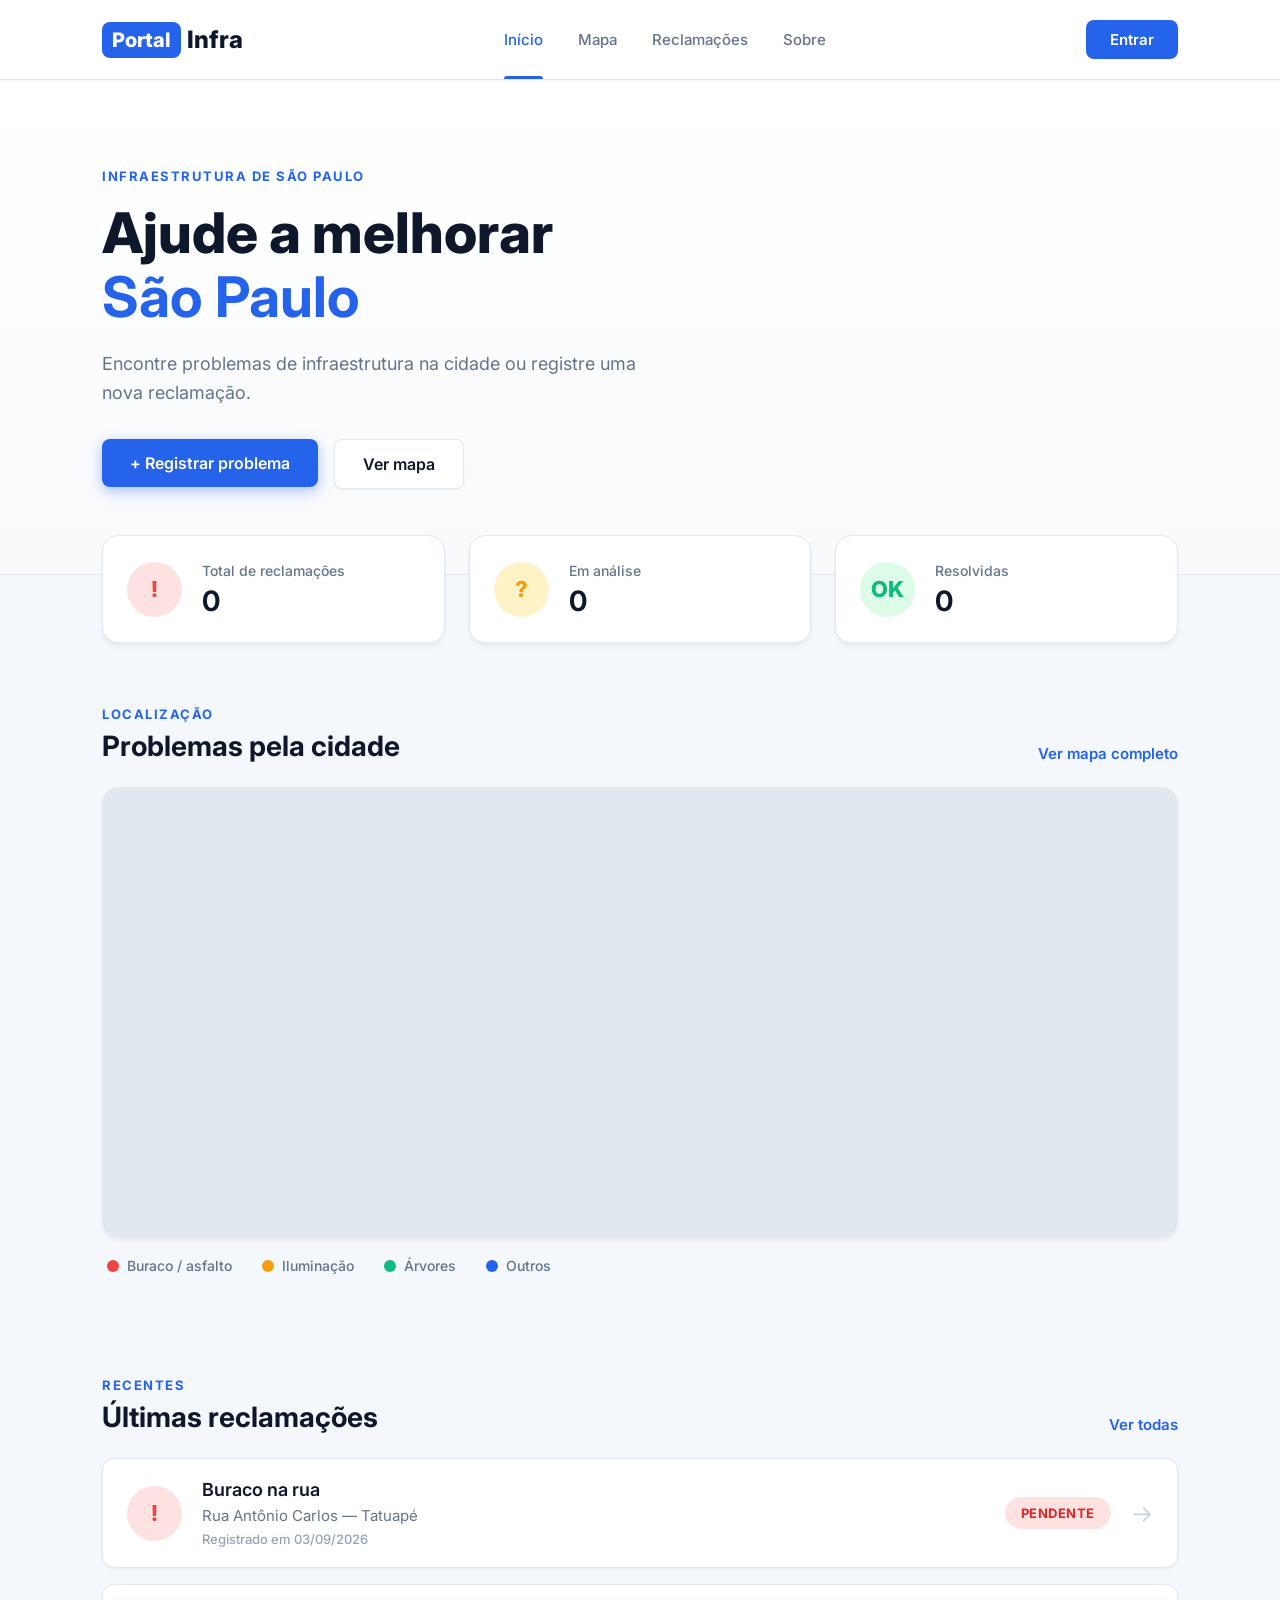
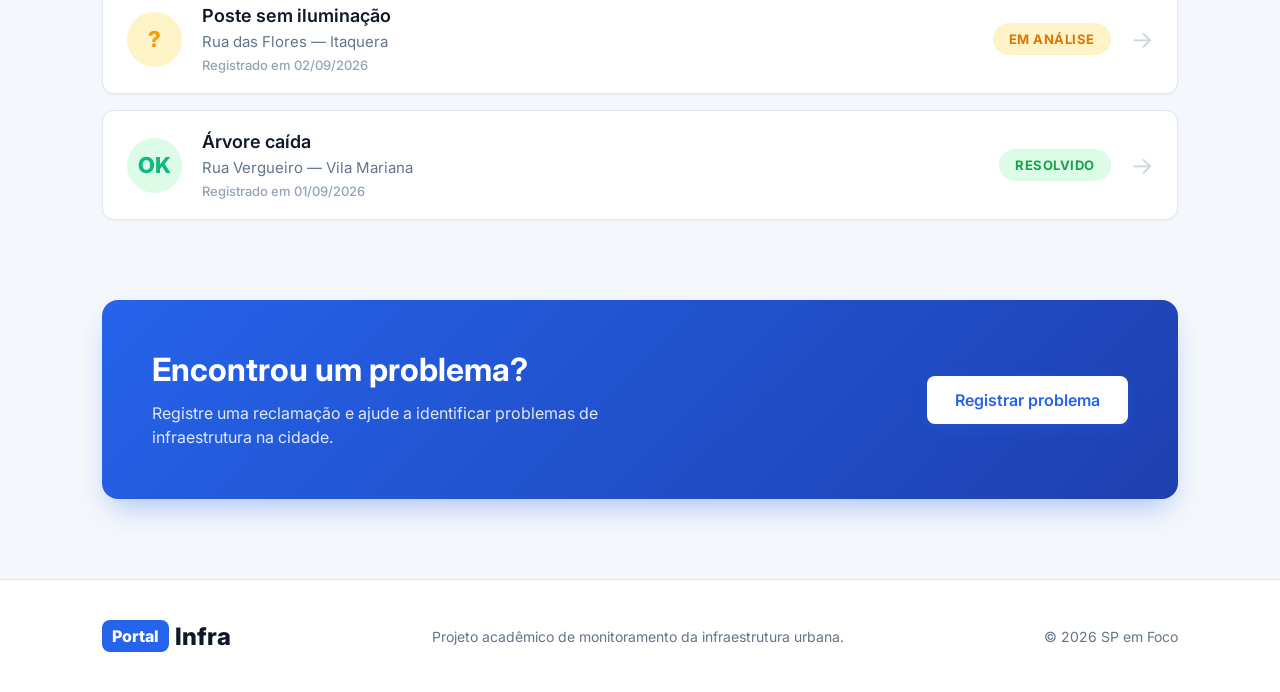
==== index.html @ 1dd77131 "teste contagens" ====
<!doctype html>
<html lang="pt-br">
  <head>
    <meta charset="UTF-8" />
    <meta name="viewport" content="width=device-width, initial-scale=1.0" />
    <title>Portal Infra</title>
    <!-- Adicionando a fonte Inter -->
    <link rel="preconnect" href="https://fonts.googleapis.com" />
    <link rel="preconnect" href="https://fonts.gstatic.com" crossorigin />
    <link
      href="https://fonts.googleapis.com/css2?family=Inter:wght@400;500;600;700;800&display=swap"
      rel="stylesheet"
    />
    <link rel="stylesheet" href="style.css" />
  </head>
  <body>
    <!-- CABEÇALHO -->
    <header class="header">
      <div class="logo"><span>Portal</span> Infra</div>

      <nav>
        <a href="#" class="active">Início</a>
        <a href="#">Mapa</a>
        <a href="reclamacoes.html">Reclamações</a>
        <a href="#">Sobre</a>
      </nav>

      <!-- Área do usuário -->
      <div class="user-menu" id="user-menu" style="display: none">
        <button
          class="user-menu-btn"
          id="user-menu-btn"
          type="button"
          aria-expanded="false"
        >
          <span id="nome-usuario">Usuário</span>
          <span class="seta-menu">▼</span>
        </button>

        <div class="user-dropdown" id="user-dropdown" hidden>
          <a href="perfil.html">Meu perfil</a>
          <a href="reclamacoes.html">Reclamações</a>
          <button type="button" id="btn-sair">Sair</button>
        </div>
      </div>

      <a href="login.html" id="btn-entrar">
        <button class="btn-login" type="button">Entrar</button>
      </a>
    </header>

    <!-- CONTEÚDO PRINCIPAL -->
    <main>
      <!-- HERO -->
      <section class="hero">
        <div class="hero-text">
          <span class="tag">INFRAESTRUTURA DE SÃO PAULO</span>
          <h1>
            Ajude a melhorar
            <strong>São Paulo</strong>
          </h1>
          <p>
            Encontre problemas de infraestrutura na cidade ou registre uma nova
            reclamação.
          </p>

          <div class="hero-buttons">
            <a href="nova-reclamacao.html">
              <button class="btn-primary">+ Registrar problema</button>
            </a>
            <button class="btn-secondary">Ver mapa</button>
          </div>
        </div>
      </section>

      <!-- ESTATÍSTICAS -->
      <section class="stats">
        <div class="stat-card">
          <div class="red-recl">!</div>
          <div>
            <span>Total de reclamações</span>
            <h2 id="count-total">0</h2>
          </div>
        </div>

        <div class="stat-card">
          <div class="analise-yel">?</div>
          <div>
            <span>Em análise</span>
            <h2 id="count-pendentes">0</h2>
          </div>
        </div>

        <div class="stat-card">
          <div class="resolvidas-gre">OK</div>
          <div>
            <span>Resolvidas</span>
            <h2 id="count-resolvidas">0</h2>
          </div>
        </div>
      </section>

      <!-- MAPA -->
      <section class="map-section">
        <div class="section-title">
          <div>
            <span class="small-title">LOCALIZAÇÃO</span>
            <h2>Problemas pela cidade</h2>
          </div>
          <button class="see-map">Ver mapa completo</button>
        </div>

        <div class="map" id="map">
          <!-- Conteúdo do mapa inserido pelo JS -->
        </div>

        <!-- LEGENDA -->
        <div class="legend">
          <div><span class="legend-dot red-dot"></span> Buraco / asfalto</div>
          <div><span class="legend-dot yellow-dot"></span> Iluminação</div>
          <div><span class="legend-dot green-dot"></span> Árvores</div>
          <div><span class="legend-dot blue-dot"></span> Outros</div>
        </div>
      </section>

      <!-- RECLAMAÇÕES RECENTES -->
      <section class="complaints">
        <div class="section-title">
          <div>
            <span class="small-title">RECENTES</span>
            <h2>Últimas reclamações</h2>
          </div>
          <button class="see-map">Ver todas</button>
        </div>

        <div class="complaint-list">
          <!-- RECLAMAÇÃO 1 -->
          <article class="complaint">
            <div class="red-recl">!</div>
            <div class="complaint-info">
              <h3>Buraco na rua</h3>
              <p>Rua Antônio Carlos — Tatuapé</p>
              <span class="date">Registrado em 03/09/2026</span>
            </div>
            <span class="status pending">Pendente</span>
            <button class="arrow">→</button>
          </article>

          <!-- RECLAMAÇÃO 2 -->
          <article class="complaint">
            <div class="analise-yel">?</div>
            <div class="complaint-info">
              <h3>Poste sem iluminação</h3>
              <p>Rua das Flores — Itaquera</p>
              <span class="date">Registrado em 02/09/2026</span>
            </div>
            <span class="status analysis">Em análise</span>
            <button class="arrow">→</button>
          </article>

          <!-- RECLAMAÇÃO 3 -->
          <article class="complaint">
            <div class="resolvidas-gre">OK</div>
            <div class="complaint-info">
              <h3>Árvore caída</h3>
              <p>Rua Vergueiro — Vila Mariana</p>
              <span class="date">Registrado em 01/09/2026</span>
            </div>
            <span class="status resolved">Resolvido</span>
            <button class="arrow">→</button>
          </article>
        </div>
      </section>

      <!-- CTA -->
      <section class="cta">
        <div>
          <h2>Encontrou um problema?</h2>
          <p>
            Registre uma reclamação e ajude a identificar problemas de
            infraestrutura na cidade.
          </p>
        </div>
        <button class="btn-primary cta-btn">Registrar problema</button>
      </section>
    </main>

    <!-- RODAPÉ -->
    <footer>
      <div class="logo"><span>Portal</span> Infra</div>
      <p>Projeto acadêmico de monitoramento da infraestrutura urbana.</p>
      <span>© 2026 SP em Foco</span>
    </footer>

    <script src="scriptindex.js"></script>
  </body>
</html>
---- style.css ----
/* =========================
   VARIÁVEIS DE COR E ESTILO
========================= */
:root {
  --primary: #2563eb;
  --primary-hover: #1d4ed8;
  --bg-color: #f4f7fb;
  --white: #ffffff;
  --text-dark: #0f172a;
  --text-muted: #64748b;
  --border-light: #e2e8f0;

  --shadow-sm: 0 1px 3px rgba(0, 0, 0, 0.05);
  --shadow-md:
    0 4px 6px -1px rgba(0, 0, 0, 0.05), 0 2px 4px -1px rgba(0, 0, 0, 0.03);
  --shadow-lg:
    0 10px 15px -3px rgba(0, 0, 0, 0.05), 0 4px 6px -2px rgba(0, 0, 0, 0.025);

  --radius-sm: 8px;
  --radius-md: 12px;
  --radius-lg: 16px;
}

* {
  margin: 0;
  padding: 0;
  box-sizing: border-box;
}

body {
  font-family: "Inter", Arial, Helvetica, sans-serif;
  background: var(--bg-color);
  color: var(--text-dark);
  -webkit-font-smoothing: antialiased;
}

button {
  font-family: inherit;
  cursor: pointer;
  border: none;
  transition: all 0.2s ease;
}

a {
  text-decoration: none;
  color: inherit;
}

/* =========================
   HEADER
========================= */
.header {
  height: 80px;
  background: var(--white);
  display: flex;
  align-items: center;
  justify-content: space-between;
  padding: 0 8%;
  border-bottom: 1px solid var(--border-light);
  box-shadow: var(--shadow-sm);
  position: sticky;
  top: 0;
  z-index: 100;
}

.logo {
  font-size: 24px;
  font-weight: 800;
  color: var(--text-dark);
  display: flex;
  align-items: center;
}

.logo span {
  background: var(--primary);
  color: var(--white);
  padding: 6px 10px;
  border-radius: var(--radius-sm);
  margin-right: 6px;
  font-size: 20px;
}

nav {
  display: flex;
  gap: 35px;
}

nav a {
  color: var(--text-muted);
  font-size: 15px;
  font-weight: 500;
  transition: 0.2s;
  position: relative;
}

nav a:hover,
nav .active {
  color: var(--primary);
}

nav .active::after {
  content: "";
  position: absolute;
  bottom: -30px;
  left: 0;
  width: 100%;
  height: 3px;
  background: var(--primary);
  border-radius: 3px 3px 0 0;
}

.btn-login {
  background: var(--primary);
  color: var(--white);
  padding: 10px 24px;
  border-radius: var(--radius-sm);
  font-weight: 600;
  font-size: 15px;
}

.btn-login:hover {
  background: var(--primary-hover);
  transform: translateY(-1px);
  box-shadow: var(--shadow-md);
}

/* =========================
   HERO
========================= */
.hero {
  background: linear-gradient(to bottom, #ffffff, #f8fafc);
  padding: 85px 8% 85px;
  border-bottom: 1px solid var(--border-light);
}

.hero-text {
  max-width: 650px;
}

.tag,
.small-title {
  font-size: 13px;
  font-weight: 700;
  letter-spacing: 1.5px;
  color: var(--primary);
  text-transform: uppercase;
}

.hero h1 {
  font-size: 56px;
  font-weight: 800;
  line-height: 1.15;
  color: var(--text-dark);
  margin: 16px 0 20px;
}

.hero h1 strong {
  display: block;
  color: var(--primary);
}

.hero p {
  color: var(--text-muted);
  font-size: 18px;
  line-height: 1.6;
  max-width: 540px;
}

.hero-buttons {
  display: flex;
  gap: 16px;
  margin-top: 32px;
}

.btn-primary {
  background: var(--primary);
  color: var(--white);
  padding: 14px 28px;
  border-radius: var(--radius-sm);
  font-weight: 600;
  font-size: 16px;
  box-shadow: 0 4px 14px 0 rgba(37, 99, 235, 0.39);
}

.btn-primary:hover {
  background: var(--primary-hover);
  transform: translateY(-2px);
}

.btn-secondary {
  background: var(--white);
  color: var(--text-dark);
  padding: 14px 28px;
  border-radius: var(--radius-sm);
  font-weight: 600;
  font-size: 16px;
  border: 1px solid var(--border-light);
  box-shadow: var(--shadow-sm);
}

.btn-secondary:hover {
  background: #f8fafc;
  transform: translateY(-2px);
}

/* =========================
   ESTATÍSTICAS (OS 3 CARDS)
========================= */
.stats {
  padding: 0 8%;
  margin-top: -40px; /* Sobe os cards em cima do Hero */
  margin-bottom: 40px;
  display: grid;
  grid-template-columns: repeat(3, 1fr);
  gap: 24px;
  position: relative;
  z-index: 10;
}

.stat-card {
  background: var(--white);
  border: 1px solid var(--border-light);
  border-radius: var(--radius-lg);
  padding: 24px;
  display: flex;
  align-items: center;
  gap: 20px;
  box-shadow: var(--shadow-md);
  transition: 0.3s ease;
}

.stat-card:hover {
  transform: translateY(-5px);
  box-shadow: var(--shadow-lg);
}

.stat-card span {
  color: var(--text-muted);
  font-size: 14px;
  font-weight: 500;
}

.stat-card h2 {
  font-size: 28px;
  font-weight: 700;
  margin-top: 4px;
}

.red-recl,
.analise-yel,
.resolvidas-gre {
  display: flex;
  width: 55px;
  height: 55px;
  justify-content: center;
  align-items: center;
  border-radius: 50%;
  font-weight: 800;
  font-size: 22px;
  flex-shrink: 0;
}

.red-recl {
  background: #fee2e2;
  color: #ef4444;
}
.analise-yel {
  background: #fef3c7;
  color: #f59e0b;
}
.resolvidas-gre {
  background: #dcfce7;
  color: #10b981;
}

/* =========================
   TÍTULOS E SEÇÕES
========================= */
.map-section,
.complaints {
  padding: 20px 8% 60px;
}

.section-title {
  display: flex;
  justify-content: space-between;
  align-items: flex-end;
  margin-bottom: 24px;
}

.section-title h2 {
  font-size: 28px;
  font-weight: 700;
  margin-top: 6px;
}

.see-map {
  background: transparent;
  color: var(--primary);
  font-weight: 600;
  font-size: 15px;
}

.see-map:hover {
  text-decoration: underline;
}

/* =========================
   MAPA
========================= */
.map {
  display: flex;
  height: 450px;
  border-radius: var(--radius-lg);
  position: relative;
  overflow: hidden;
  border: 1px solid var(--border-light);
  background-color: #e2e8f0;
  align-items: center;
  justify-content: center;
  box-shadow: var(--shadow-md);
}

/* =========================
   LEGENDA
========================= */
.legend {
  display: flex;
  gap: 30px;
  padding: 20px 5px;
  color: var(--text-muted);
  font-size: 14px;
  font-weight: 500;
  flex-wrap: wrap; /* Evita que estoure a tela */
}

.legend div {
  display: flex;
  align-items: center;
  gap: 8px;
}

.legend-dot {
  width: 12px;
  height: 12px;
  border-radius: 50%;
}

.red-dot {
  background: #ef4444;
}
.yellow-dot {
  background: #f59e0b;
}
.green-dot {
  background: #10b981;
}
.blue-dot {
  background: var(--primary);
}

/* =========================
   RECLAMAÇÕES
========================= */
.complaint-list {
  display: flex;
  flex-direction: column;
  gap: 16px;
}

.complaint {
  background: var(--white);
  border: 1px solid var(--border-light);
  border-radius: var(--radius-md);
  padding: 20px 24px;
  display: flex;
  align-items: center;
  gap: 20px;
  box-shadow: var(--shadow-sm);
  transition: 0.3s ease;
  position: relative;
}

.complaint:hover {
  box-shadow: var(--shadow-md);
  transform: translateY(-2px);
}

.complaint-info {
  flex: 1;
}

.complaint-info h3 {
  font-size: 18px;
  font-weight: 600;
  margin-bottom: 6px;
  color: var(--text-dark);
}

.complaint-info p {
  font-size: 15px;
  color: var(--text-muted);
}

.date {
  font-size: 13px;
  color: #94a3b8;
  display: block;
  margin-top: 6px;
  font-weight: 500;
}

.status {
  padding: 8px 16px;
  border-radius: 20px;
  font-size: 13px;
  font-weight: 700;
  text-transform: uppercase;
  letter-spacing: 0.5px;
}

.pending {
  background: #fee2e2;
  color: #dc2626;
}
.analysis {
  background: #fef3c7;
  color: #d97706;
}
.resolved {
  background: #dcfce7;
  color: #16a34a;
}

.arrow {
  background: transparent;
  font-size: 24px;
  color: #cbd5e1;
}

.complaint:hover .arrow {
  color: var(--primary);
  transform: translateX(4px);
}

/* =========================
   CTA (Chamada de Ação)
========================= */
.cta {
  margin: 20px 8% 80px;
  padding: 50px;
  border-radius: var(--radius-lg);
  background: linear-gradient(135deg, var(--primary) 0%, #1e40af 100%);
  color: var(--white);
  display: flex;
  align-items: center;
  justify-content: space-between;
  box-shadow: 0 15px 30px -10px rgba(37, 99, 235, 0.4);
}

.cta h2 {
  font-size: 32px;
  font-weight: 700;
  margin-bottom: 12px;
}

.cta p {
  color: #e0e7ff;
  font-size: 16px;
  line-height: 1.5;
  max-width: 500px;
}

.cta .btn-primary {
  background: var(--white);
  color: var(--primary);
}

.cta .btn-primary:hover {
  background: #f8fafc;
  box-shadow: 0 4px 15px rgba(255, 255, 255, 0.3);
}

/* =========================
   FOOTER
========================= */
footer {
  background: var(--white);
  border-top: 1px solid var(--border-light);
  padding: 40px 8%;
  display: flex;
  align-items: center;
  justify-content: space-between;
  color: var(--text-muted);
  font-size: 14px;
}

footer .logo span {
  font-size: 16px;
}

/* =========================
   PÁGINAS DE AUTH / USER MENU
========================= */
.auth-page {
  display: flex;
  align-items: center;
  justify-content: center;
  min-height: calc(100vh - 80px - 100px);
  padding: 60px 5%;
  background: var(--bg-color);
}
.auth-container {
  width: 100%;
  max-width: 720px; /* Aumentado para o grid de cadastro caber perfeitamente */
  margin: 0 auto;
}

/* O Login e Recuperar continuam pequenos e centralizados */
#form-login,
#form-recuperar,
#area-verificacao {
  max-width: 420px;
  margin: 0 auto;
}

#form-cadastro {
  padding: 40px;
}

#cadastro-form {
  display: grid;
  grid-template-columns: 1fr 1fr;
  column-gap: 20px;
}

/* Elementos do cadastro que ocupam a linha inteira (as duas colunas) */
#cadastro-form > .input-group:first-child,
#cadastro-form > .input-group:nth-child(2),
#btn-enviar-codigo,
#cadastro-form .auth-footer {
  grid-column: 1 / -1;
}

.auth-card {
  background: var(--white);
  border: 1px solid var(--border-light);
  border-radius: var(--radius-lg);
  padding: 45px 40px;
  box-shadow: var(--shadow-lg);
}
.auth-header {
  text-align: center;
  margin-bottom: 35px;
}
.auth-header h2 {
  font-size: 26px;
  font-weight: 700;
  color: var(--text-dark);
  margin-bottom: 10px;
}
.auth-header p {
  font-size: 15px;
  color: var(--text-muted);
}
.input-group {
  margin-bottom: 20px;
  display: flex;
  flex-direction: column;
}
.input-group label {
  font-size: 14px;
  font-weight: 600;
  color: var(--text-dark);
  margin-bottom: 8px;
}
.input-group input {
  width: 100%;
  font-family: inherit;
  padding: 14px 16px;
  font-size: 15px;
  border: 1px solid var(--border-light);
  border-radius: var(--radius-sm);
  outline: none;
  transition: 0.2s;
  background: #f8fafc;
}
.input-group input:focus {
  border-color: var(--primary);
  background: var(--white);
  box-shadow: 0 0 0 4px rgba(37, 99, 235, 0.15);
}
.auth-options {
  display: flex;
  justify-content: space-between;
  align-items: center;
  font-size: 14px;
  margin-bottom: 30px;
  color: var(--text-muted);
}
.forgot-password {
  color: var(--primary);
  font-weight: 600;
}
.btn-full {
  width: 100%;
  font-size: 16px;
  padding: 16px;
  border-radius: var(--radius-sm);
}
.auth-footer {
  text-align: center;
  margin-top: 30px;
  font-size: 15px;
  color: var(--text-muted);
  border-top: 1px solid var(--border-light);
  padding-top: 30px;
}
.btn-link {
  background: none;
  color: var(--primary);
  font-weight: 600;
  font-size: 15px;
  padding: 0;
}
.btn-link:hover {
  text-decoration: underline;
}
.input-row {
  display: flex;
  gap: 16px;
}
.input-row .input-group {
  flex: 1;
  min-width: 0;
}
.input-row .input-group:last-child {
  flex: 0 0 120px;
}
#cep-status {
  display: block;
  min-height: 1em;
  margin-top: 6px;
  font-size: 0.85rem;
  color: var(--text-muted);
}
#cep-status[data-erro] {
  color: #ef4444;
}
#form-login,
#form-recuperar,
#area-verificacao {
  max-width: 420px;
  margin: 0 auto;
}
#form-cadastro {
  padding: 40px;
}
#cadastro-form {
  display: grid;
  grid-template-columns: minmax(0, 1fr) minmax(0, 1fr);
  column-gap: 20px;
}
#cadastro-form > .input-group:first-child,
#cadastro-form > .input-group:nth-child(2),
#btn-enviar-codigo {
  grid-column: 1 / -1;
}

.user-menu {
  position: relative;
}
.user-menu-btn {
  display: flex;
  align-items: center;
  gap: 10px;
  padding: 10px 16px;
  border: 1px solid var(--border-light);
  border-radius: var(--radius-sm);
  background: var(--white);
  color: var(--text-dark);
  font-size: 14px;
  font-weight: 600;
  cursor: pointer;
  transition: 0.2s;
}
.user-menu-btn:hover {
  background: #f8fafc;
  border-color: #cbd5e1;
}
.seta-menu {
  font-size: 10px;
  color: var(--text-muted);
}
.user-dropdown {
  position: absolute;
  top: calc(100% + 10px);
  right: 0;
  z-index: 1000;
  width: 220px;
  padding: 8px;
  background: var(--white);
  border: 1px solid var(--border-light);
  border-radius: var(--radius-md);
  box-shadow: var(--shadow-lg);
}
.user-dropdown[hidden] {
  display: none;
}
.user-dropdown a,
.user-dropdown button {
  display: block;
  width: 100%;
  padding: 12px 16px;
  border: none;
  border-radius: 6px;
  background: transparent;
  color: var(--text-dark);
  font: inherit;
  font-size: 14px;
  font-weight: 500;
  text-align: left;
  cursor: pointer;
  transition: 0.2s;
}
.user-dropdown a:hover {
  background: #f1f5f9;
  color: var(--primary);
}
.user-dropdown button {
  color: #ef4444;
  border-top: 1px solid var(--border-light);
  border-radius: 0 0 6px 6px;
  margin-top: 4px;
}
.user-dropdown button:hover {
  background: #fef2f2;
}

/* =========================
   RESPONSIVIDADE (MOBILE)
========================= */
@media (max-width: 850px) {
  /* Header & Hero */
  .header {
    padding: 0 5%;
  }
  nav {
    display: none;
  }

  .hero {
    padding: 50px 5% 70px;
    text-align: center;
  }
  .hero-text {
    margin: 0 auto;
    display: flex;
    flex-direction: column;
    align-items: center;
  }
  .hero h1 {
    font-size: 40px;
  }

  /* Botões adaptados para o celular */
  .hero-buttons {
    flex-direction: column;
    width: 100%;
  }
  .btn-primary,
  .btn-secondary {
    width: 100%;
    text-align: center;
  }

  /* CARDS: Ajuste das laterais e empilhamento */
  .stats {
    padding: 0 6%;
    grid-template-columns: 1fr;
    margin-top: -30px;
    gap: 16px;
  }

  /* Seções internas */
  .map-section,
  .complaints {
    padding: 20px 5% 40px;
  }
  .section-title {
    flex-direction: column;
    align-items: flex-start;
    gap: 12px;
  }
  .see-map {
    align-self: flex-start;
  }
  .map {
    height: 320px;
  }

  /* Reclamações Inteligentes com Grid */
  .complaint {
    display: grid;
    grid-template-columns: auto 1fr;
    grid-template-rows: auto auto;
    gap: 12px 15px;
    align-items: center;
  }

  .complaint > div:first-child {
    grid-column: 1;
    grid-row: 1;
  }
  .complaint-info {
    grid-column: 2;
    grid-row: 1;
  }

  .status {
    grid-column: 1 / -1;
    grid-row: 2;
    width: fit-content;
  }

  .arrow {
    position: absolute;
    right: 20px;
    bottom: 20px;
  }

  /* CTA Inferior */
  .cta {
    margin: 20px 5% 40px;
    padding: 40px 25px;
    flex-direction: column;
    text-align: center;
    gap: 20px;
  }
  .cta .btn-primary {
    width: 100%;
  }

  footer {
    flex-direction: column;
    gap: 15px;
    text-align: center;
  }
}

@media (max-width: 600px) {
  /* Telas ainda menores (Formulários) */
  #cadastro-form {
    grid-template-columns: 1fr;
  }
  .auth-card {
    padding: 30px 20px;
  }
  .input-row {
    flex-direction: column;
    gap: 0;
  }
  .input-row .input-group:last-child {
    flex: 1;
  }
}

/* =========================
   AJUSTE DO BOTÃO VOLTAR (NAVBAR) - GLOBAL
========================= */
.header .btn-secondary {
  background: transparent;
  color: var(--text-muted);
  padding: 8px 18px;
  font-size: 14px;
  font-weight: 600;
  border: 1px solid var(--border-light);
  border-radius: 20px;
  box-shadow: none;
  transition: 0.2s ease;
  display: flex;
  align-items: center;
}

.header .btn-secondary:hover {
  background: #f1f5f9;
  color: var(--primary);
  border-color: #cbd5e1;
  transform: translateY(0);
}
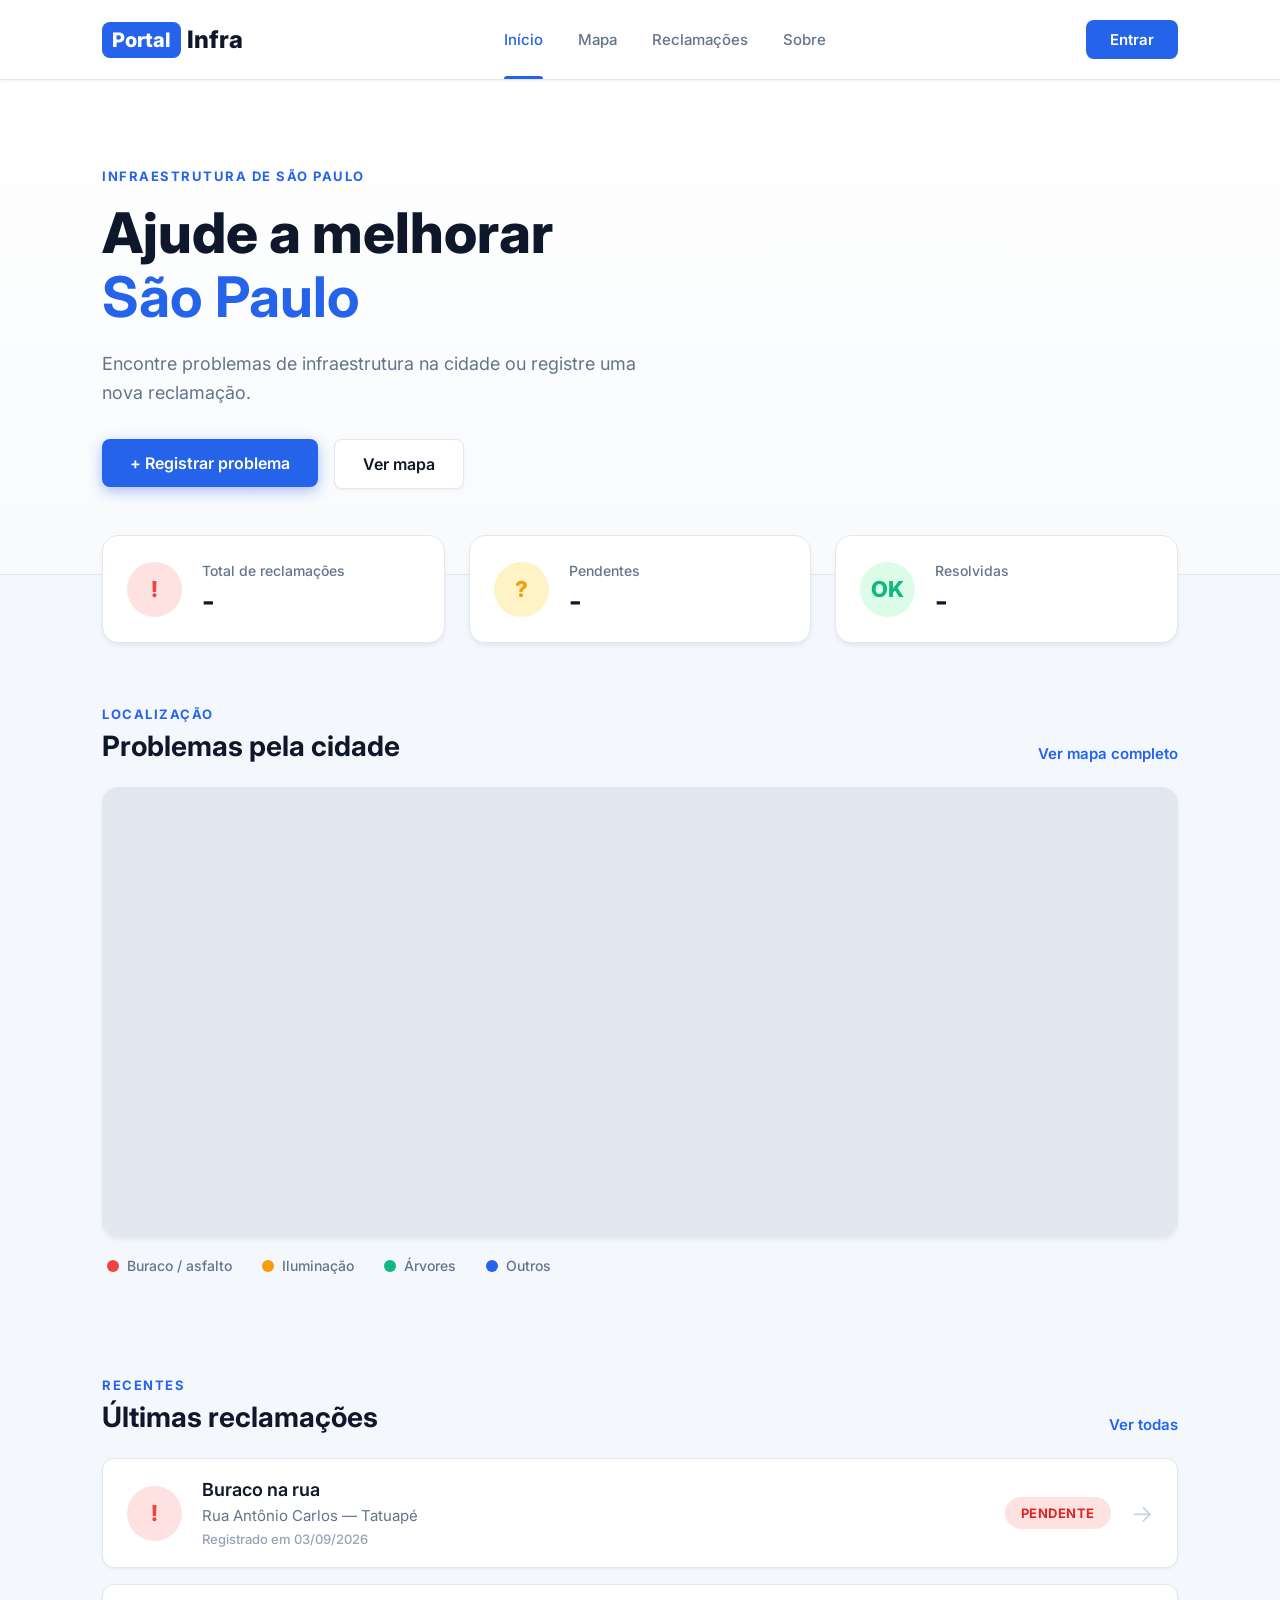
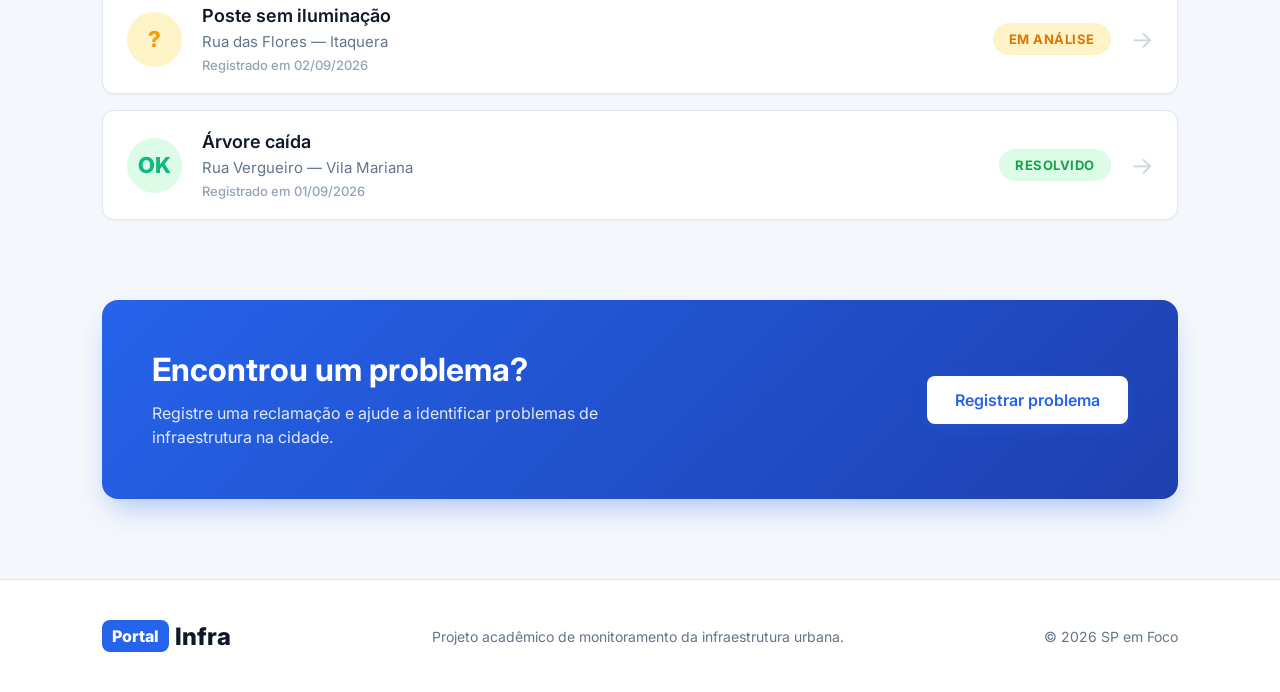
==== commit a31aba19: "read das reclamações teste" ====
--- a/index.html
+++ b/index.html
@@ -79,15 +79,15 @@
           <div class="red-recl">!</div>
           <div>
             <span>Total de reclamações</span>
-            <h2 id="count-total">0</h2>
+            <h2 id="count-total">-</h2>
           </div>
         </div>
 
         <div class="stat-card">
           <div class="analise-yel">?</div>
           <div>
-            <span>Em análise</span>
-            <h2 id="count-pendentes">0</h2>
+            <span>Pendentes</span>
+            <h2 id="count-pendentes">-</h2>
           </div>
         </div>
 
@@ -95,7 +95,7 @@
           <div class="resolvidas-gre">OK</div>
           <div>
             <span>Resolvidas</span>
-            <h2 id="count-resolvidas">0</h2>
+            <h2 id="count-resolvidas">-</h2>
           </div>
         </div>
       </section>
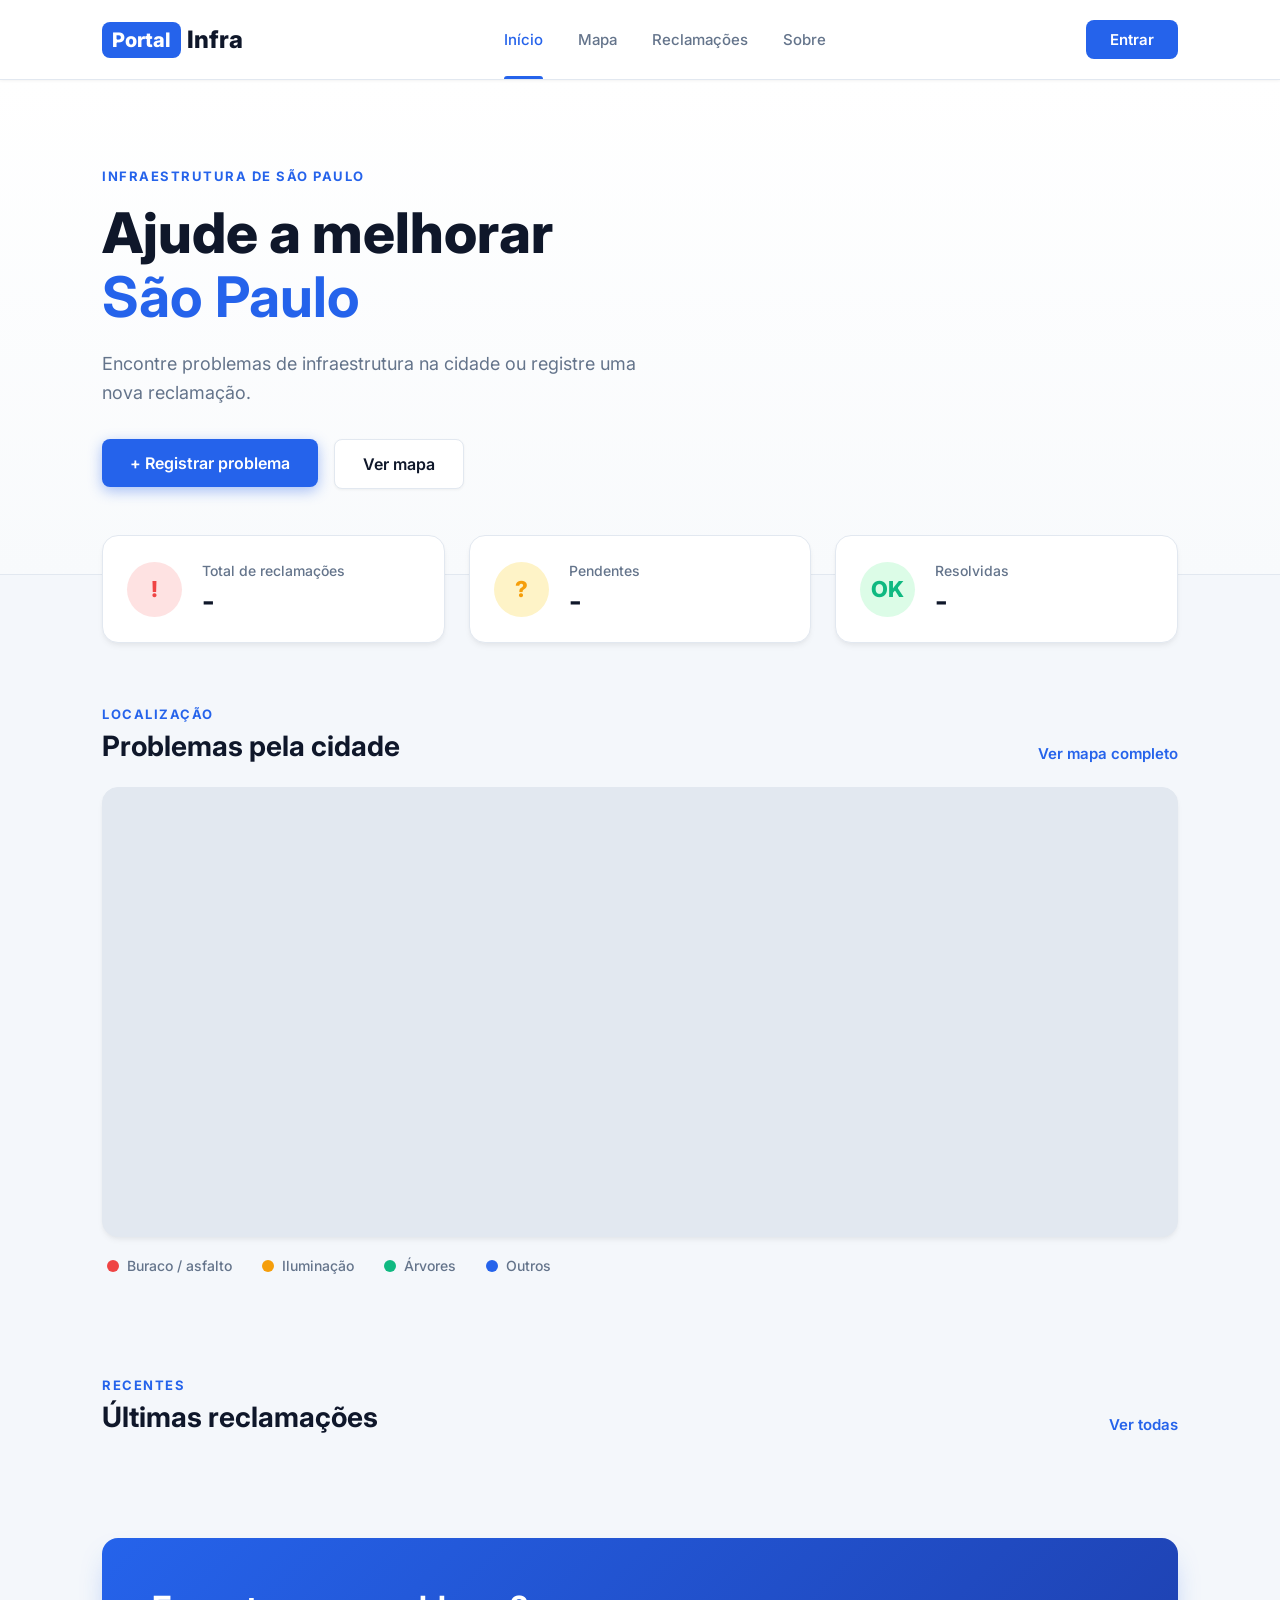
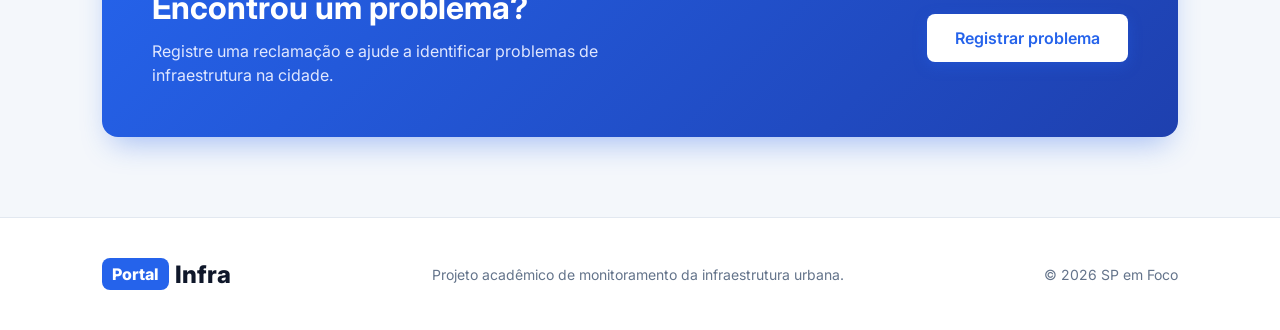
==== commit 55f394f1: "alguns testes do filtro e reclamação" ====
--- a/index.html
+++ b/index.html
@@ -134,41 +134,8 @@
         </div>
 
         <div class="complaint-list">
-          <!-- RECLAMAÇÃO 1 -->
-          <article class="complaint">
-            <div class="red-recl">!</div>
-            <div class="complaint-info">
-              <h3>Buraco na rua</h3>
-              <p>Rua Antônio Carlos — Tatuapé</p>
-              <span class="date">Registrado em 03/09/2026</span>
-            </div>
-            <span class="status pending">Pendente</span>
-            <button class="arrow">→</button>
-          </article>
-
-          <!-- RECLAMAÇÃO 2 -->
-          <article class="complaint">
-            <div class="analise-yel">?</div>
-            <div class="complaint-info">
-              <h3>Poste sem iluminação</h3>
-              <p>Rua das Flores — Itaquera</p>
-              <span class="date">Registrado em 02/09/2026</span>
-            </div>
-            <span class="status analysis">Em análise</span>
-            <button class="arrow">→</button>
-          </article>
-
-          <!-- RECLAMAÇÃO 3 -->
-          <article class="complaint">
-            <div class="resolvidas-gre">OK</div>
-            <div class="complaint-info">
-              <h3>Árvore caída</h3>
-              <p>Rua Vergueiro — Vila Mariana</p>
-              <span class="date">Registrado em 01/09/2026</span>
-            </div>
-            <span class="status resolved">Resolvido</span>
-            <button class="arrow">→</button>
-          </article>
+          <!-- Conteúdo das reclamações inserido pelo JS -->
+           <div class="complaint-list" id="lista-recentes"></div>
         </div>
       </section>
 
